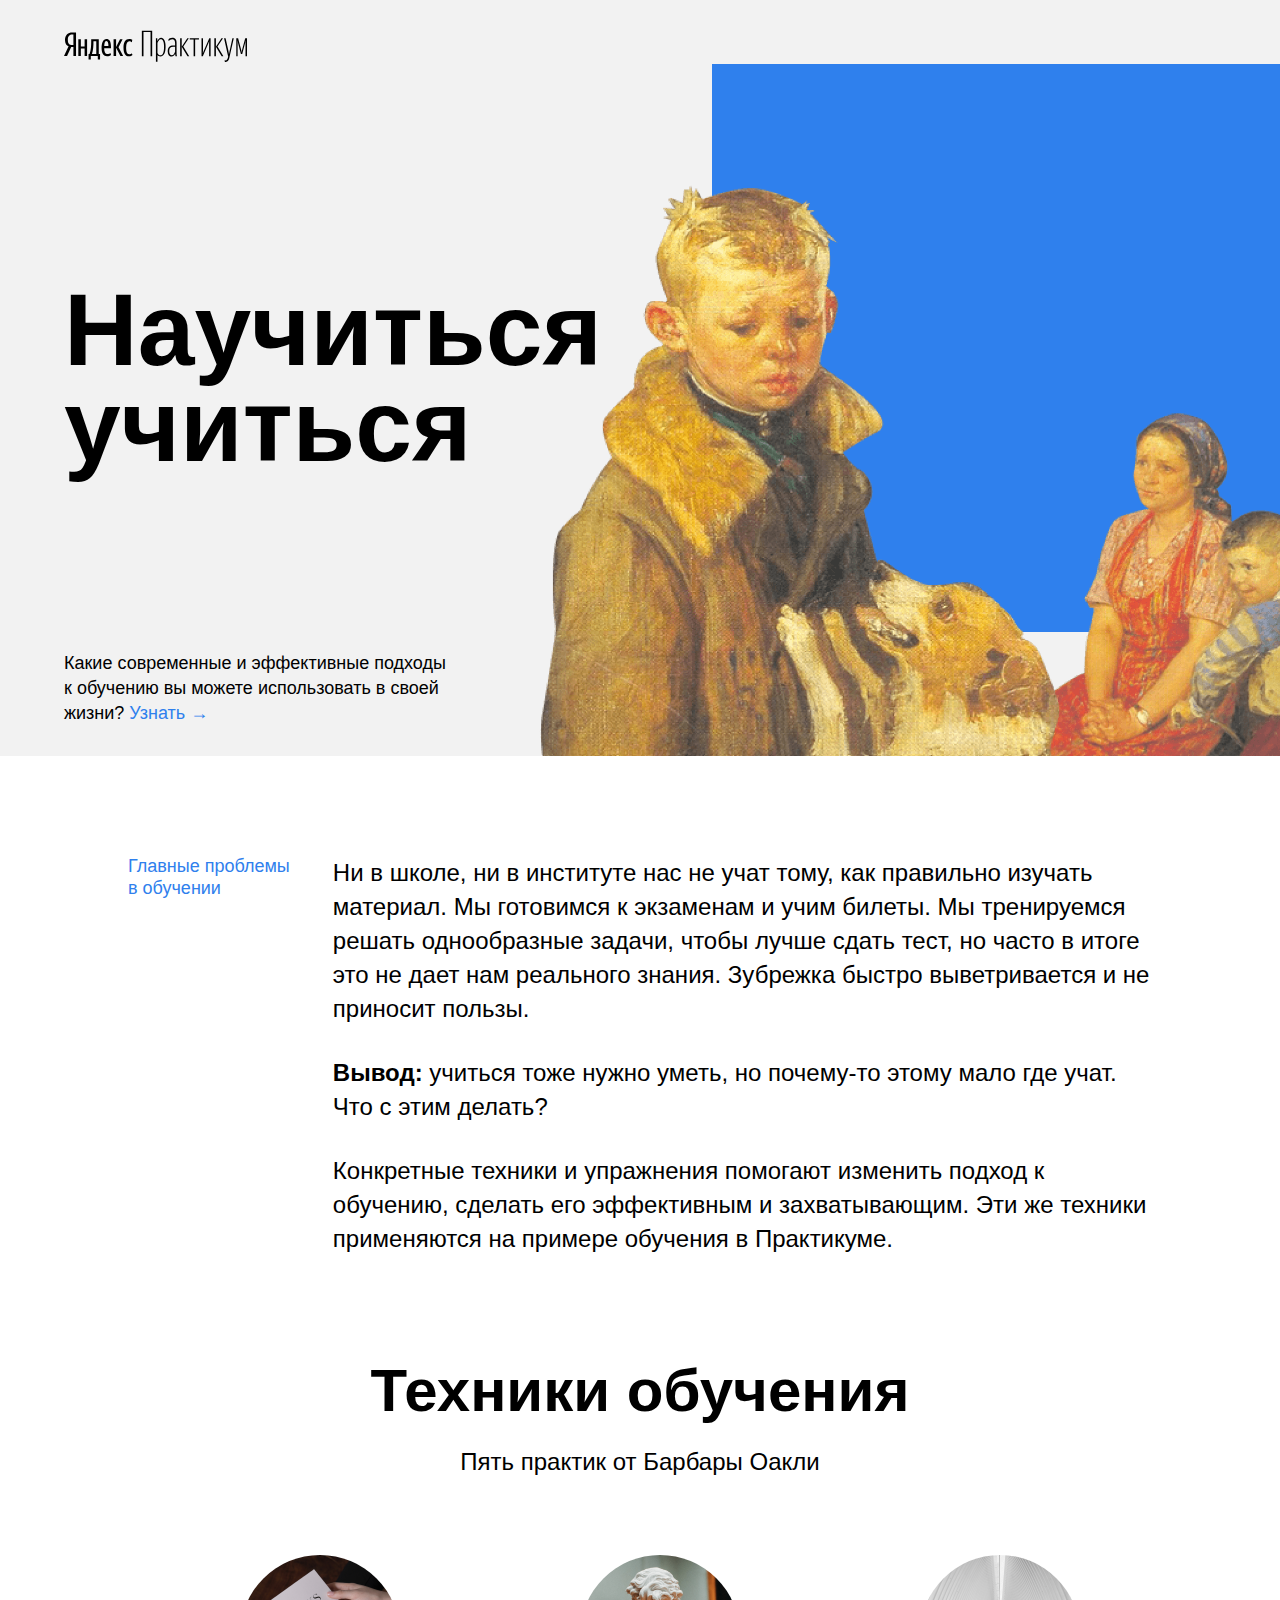
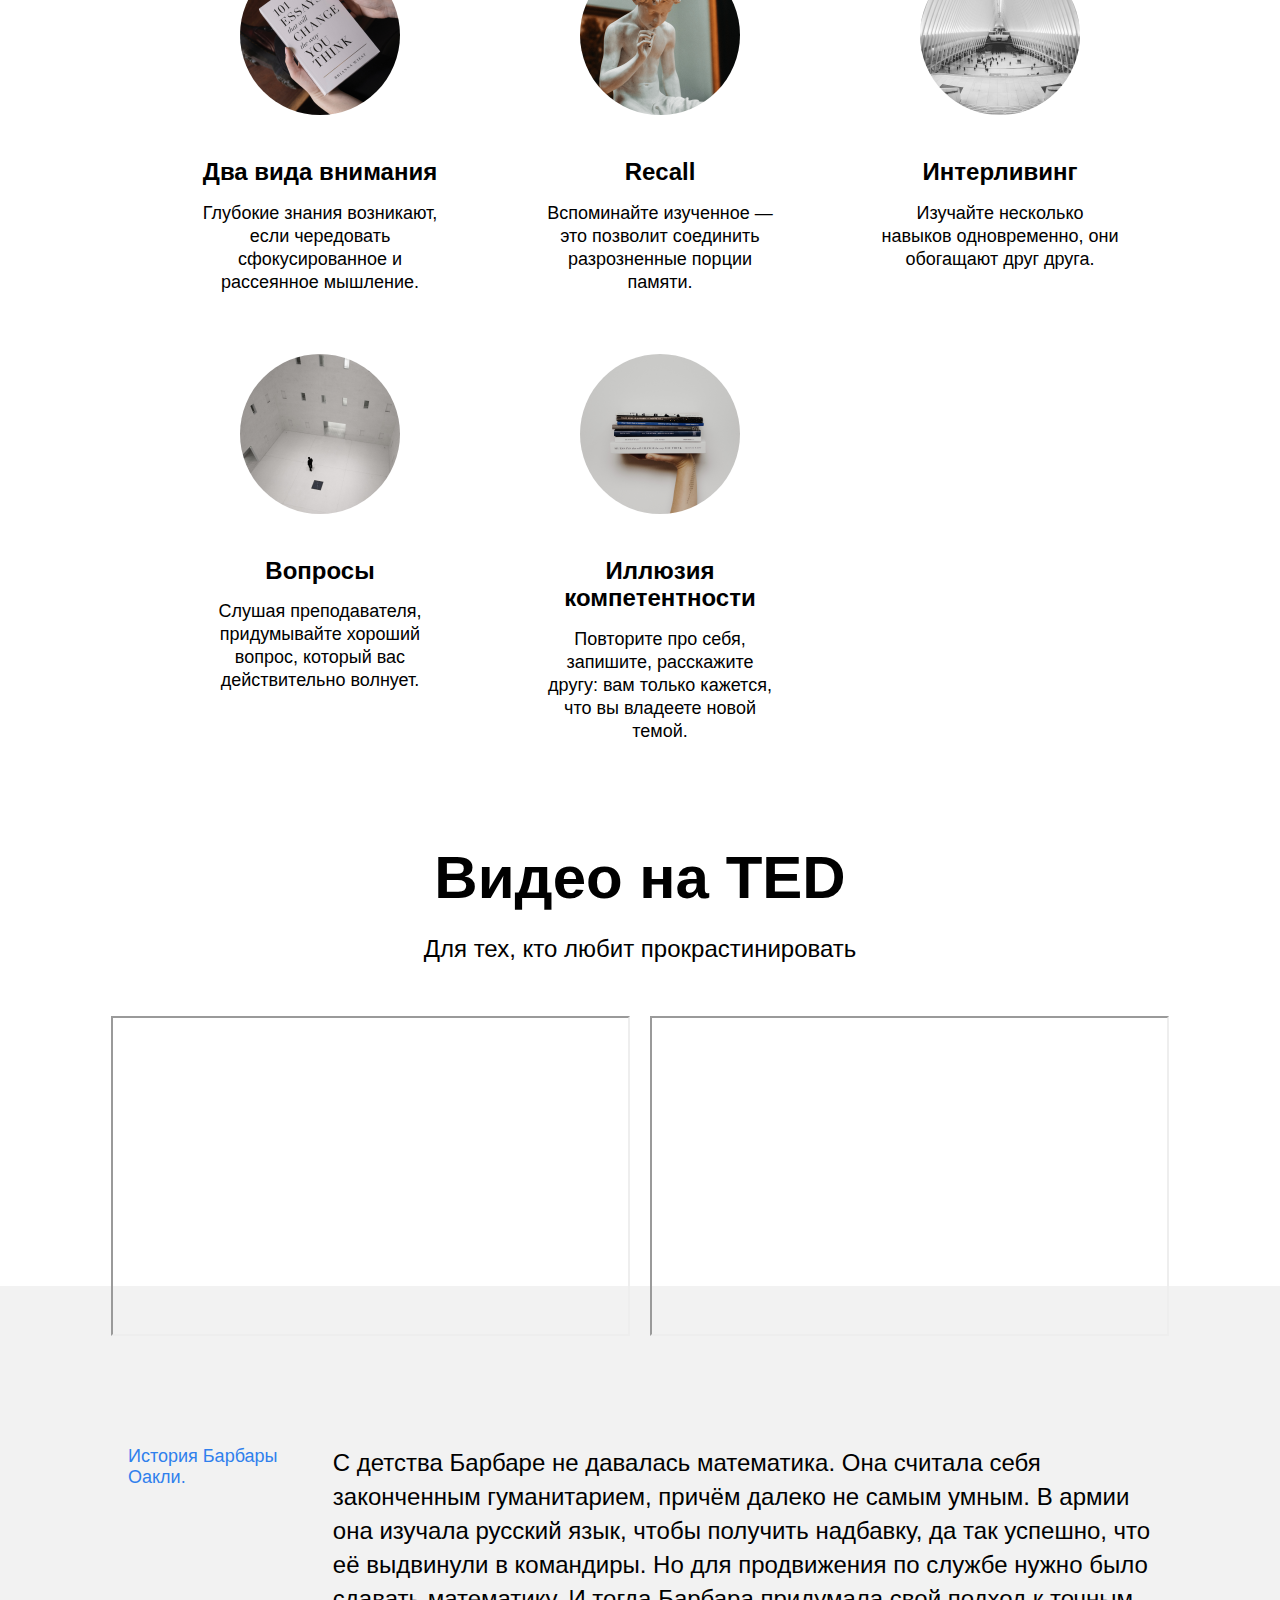
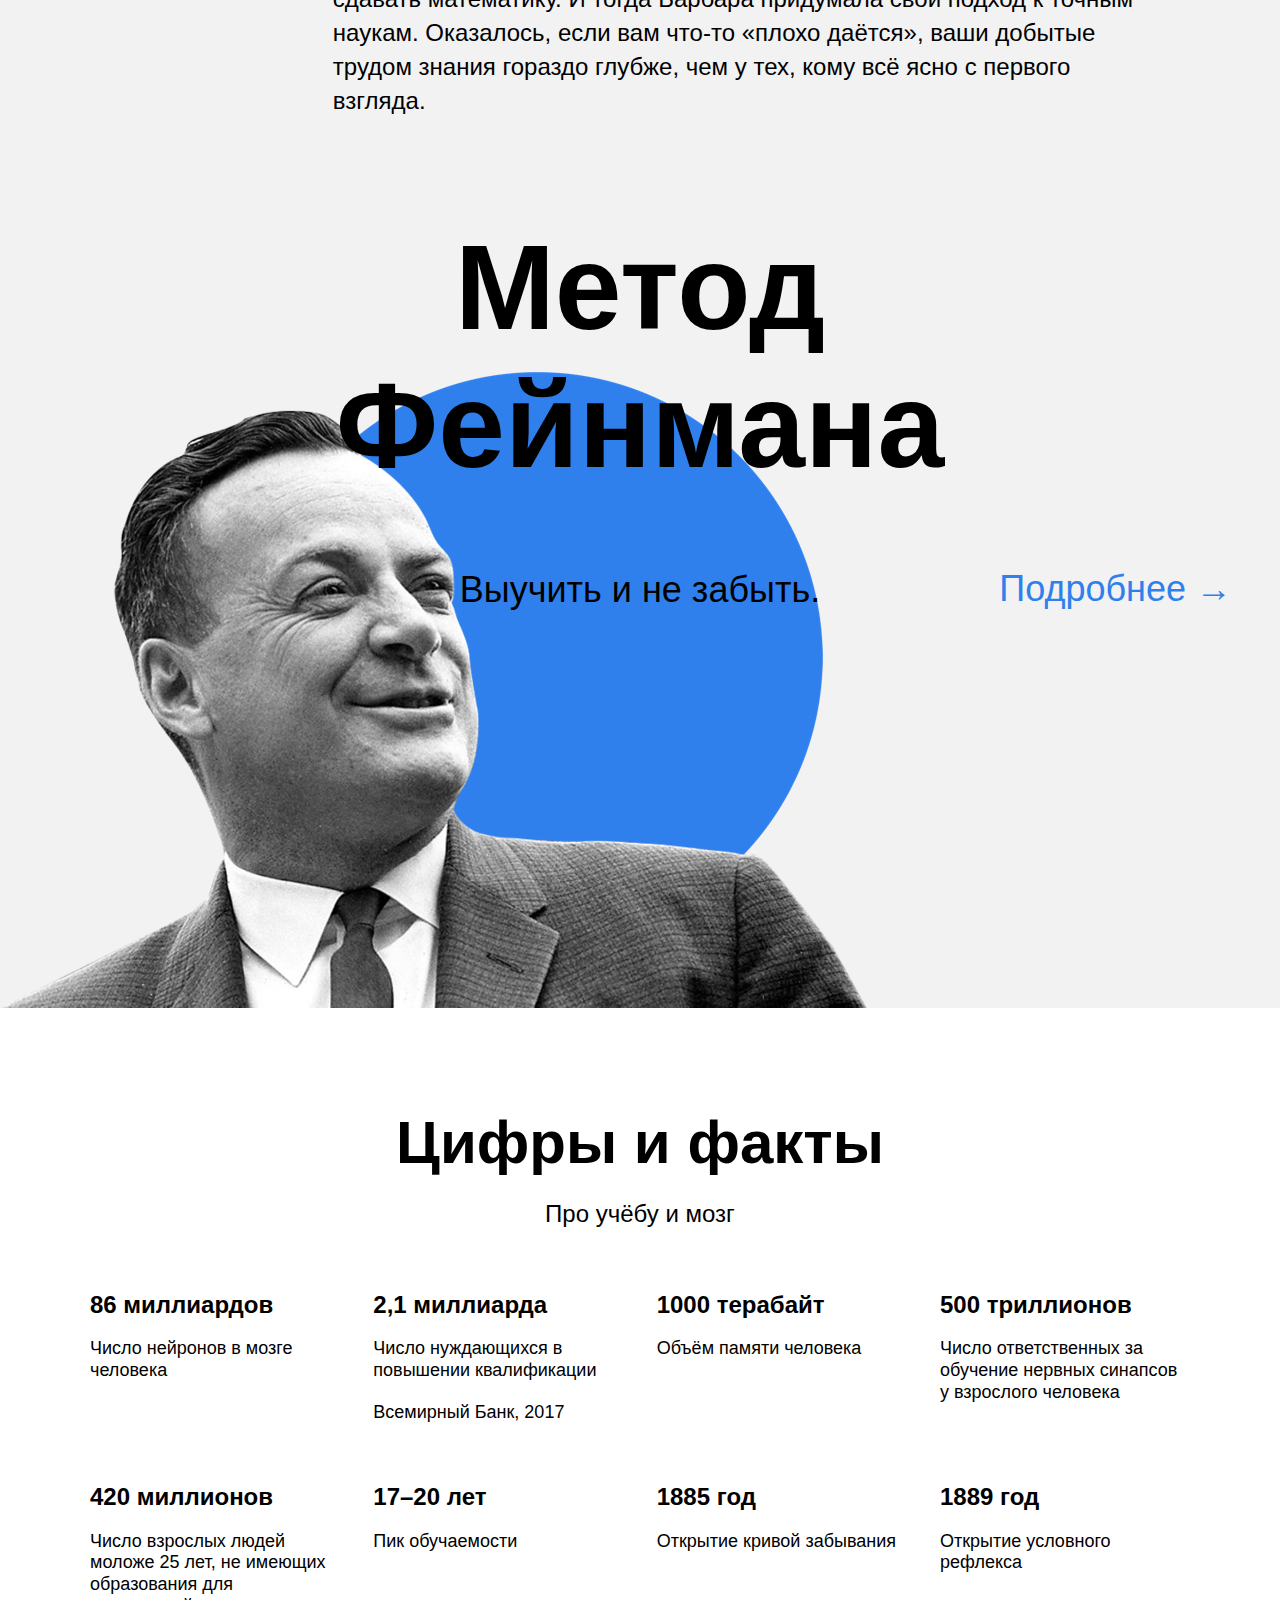
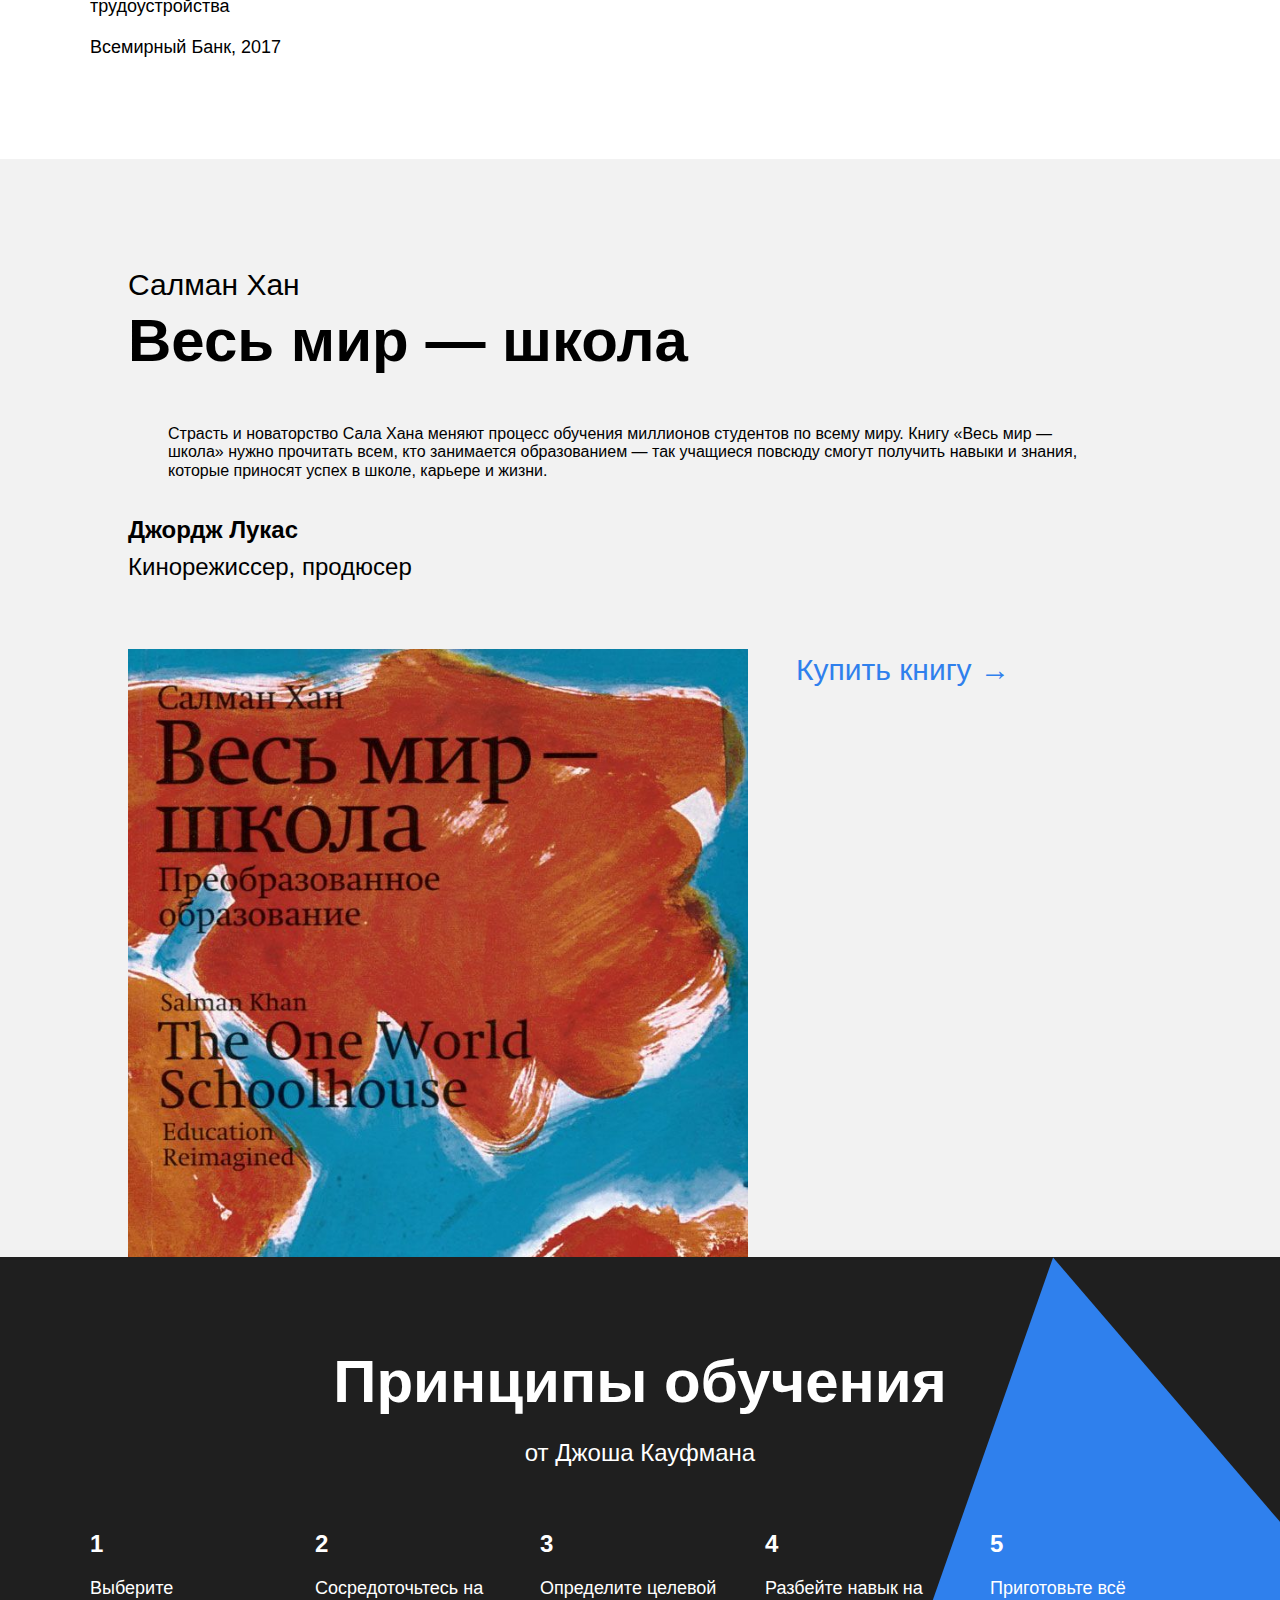
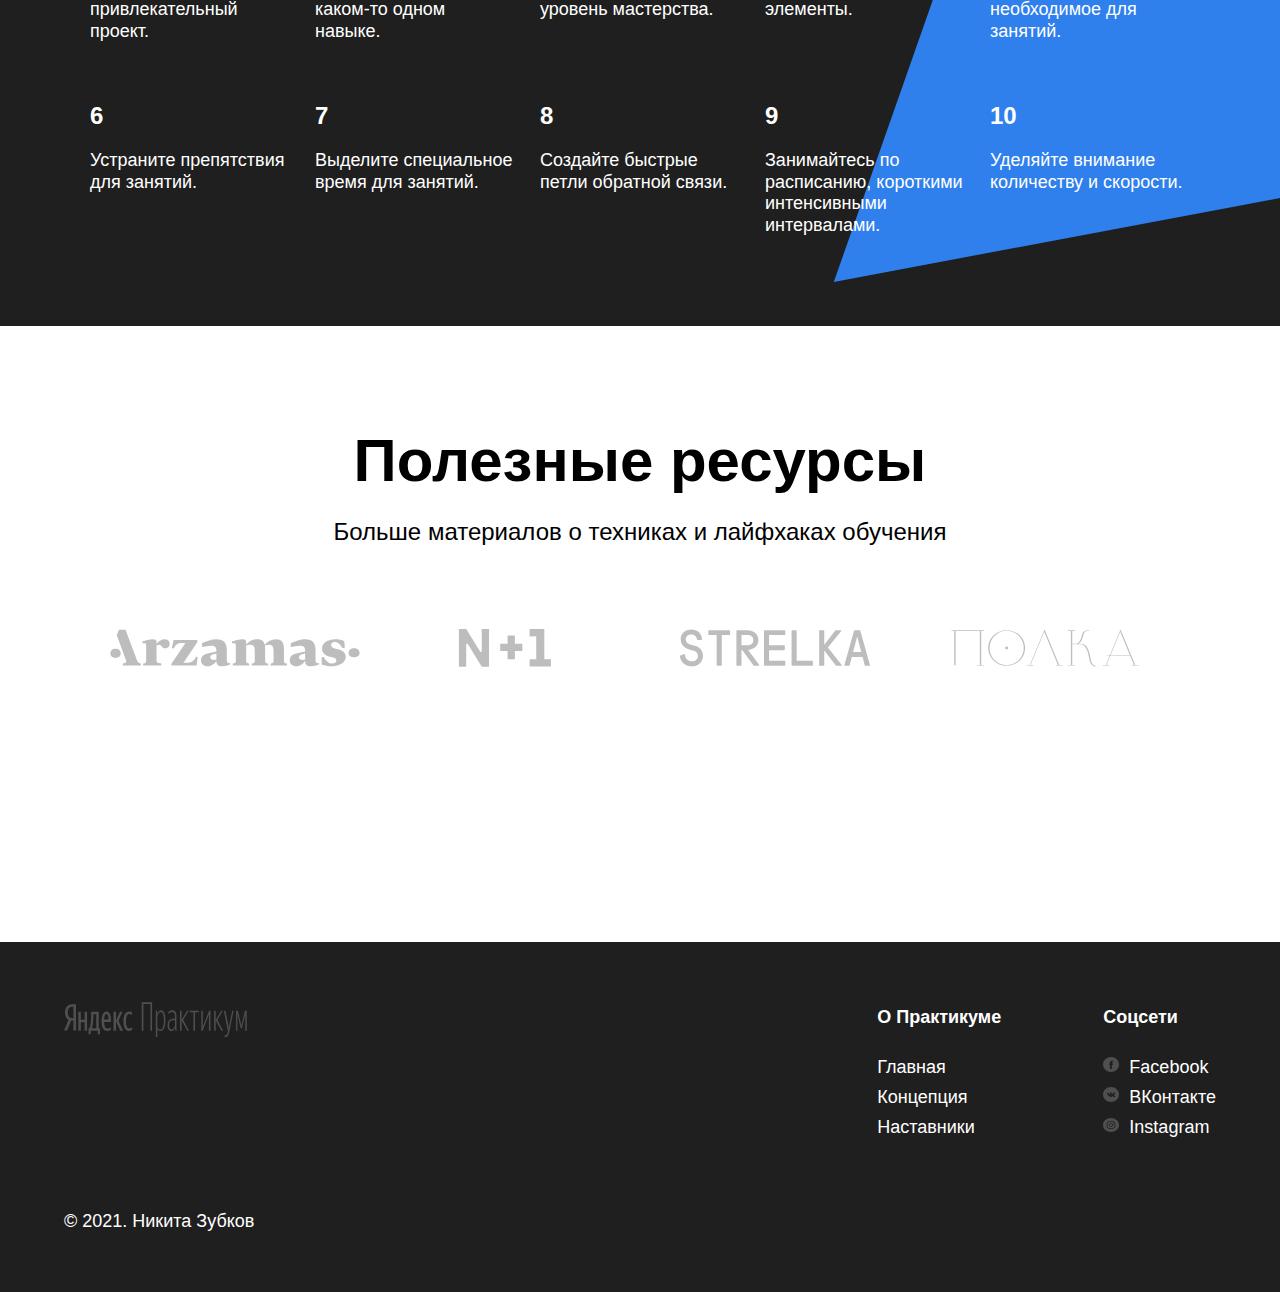
==== how-to-learn/index.html @ de330b20 "Add files via upload" ====
<!DOCTYPE html>
<html lang="ru">

<head>
  <meta charset="UTF-8">
  <meta name="viewport" content="width=device-width, initial-scale=1.0">
  <title>Научиться учиться</title>
  <link rel="stylesheet" href="pages/index.css">
</head>

<body>
  <div class="page">

    <!-- Шапка сайта - Блок header -->
    <header class="header">
      <div class="logo logo_place_header"></div>
      <h1 class="header__title">Научиться учиться</h1>
      <p class="header__subtitle">Какие современные и эффективные подходы к обучению вы можете использовать в своей
        жизни? <a href="#" class="header__link hover-link">Узнать &rarr;</a></p>
      <div class="header__square-pic rotation"></div>
      <img class="header__main-illustration" src="images/header-image.png" alt="картина опять двойка">
    </header>
    <!-- / Шапка сайта - Блок header -->

    <!-- Основное содержимое страницы - Блок content -->
    <main class="content">

      <!-- Секция 1 - Блок description -->
      <section class="description">
        <div class="two-columns">
          <h2 class="two-columns__brief">Главные проблемы в обучении</h2>
          <div class="two-columns__main-text">
            <p class="two-columns__paragraph">Ни в школе, ни в институте нас не учат тому, как правильно изучать
              материал. Мы готовимся к экзаменам и учим билеты. Мы тренируемся решать однообразные задачи, чтобы лучше
              сдать тест, но часто в итоге это не дает нам реального знания. Зубрежка быстро выветривается и не приносит
              пользы.</p>
            <p class="two-columns__paragraph"><span class="two-columns__span-accent">Вывод:</span> учиться тоже нужно
              уметь, но почему-то этому мало где учат. Что с этим делать?</p>
            <p class="two-columns__paragraph">Конкретные техники и упражнения помогают изменить подход к обучению,
              сделать его эффективным и захватывающим. Эти же техники применяются на примере обучения в Практикуме.</p>
          </div>
        </div>
      </section>
      <!-- / Секция 1 - Блок description -->

      <!-- / Секция 2 - Блок techniques -->
      <section class="techniques">
        <h2 class="section-title">Техники обучения</h2>
        <p class="section-subtitle">Пять практик от Барбары Оакли</p>
        <ul class="cards">
          <li class="cards__item">
            <img src="images/cards-attention.png" class="cards__image" alt="Техника - Два вида внимания">
            <h3 class="cards__title">Два вида внимания</h3>
            <p class="cards__description">Глубокие знания возникают, если чередовать сфокусированное и рассеянное
              мышление.</p>
          </li>
          <li class="cards__item">
            <img src="images/cards-recall.png" class="cards__image" alt="Техника - Recall">
            <h3 class="cards__title">Recall</h3>
            <p class="cards__description">Вспоминайте изученное — это позволит соединить разрозненные порции памяти.</p>
          </li>
          <li class="cards__item">
            <img src="images/cards-interliving.png" class="cards__image" alt="Техника - Интерливинг">
            <h3 class="cards__title">Интерливинг</h3>
            <p class="cards__description">Изучайте несколько навыков одновременно, они обогащают друг друга.</p>
          </li>
          <li class="cards__item">
            <img src="images/cards-question.png" class="cards__image" alt="Техника - Вопросы">
            <h3 class="cards__title">Вопросы</h3>
            <p class="cards__description">Слушая преподавателя, придумывайте хороший вопрос, который вас действительно
              волнует.</p>
          </li>
          <li class="cards__item">
            <img src="images/cards-competence.png" class="cards__image" alt="Техника - Иллюзия компетенции">
            <h3 class="cards__title">Иллюзия компетентности</h3>
            <p class="cards__description">Повторите про себя, запишите, расскажите другу: вам только кажется, что вы
              владеете новой темой.</p>
          </li>
        </ul>
      </section>
      <!-- / Секция 2 - Блок techniques -->

      <!-- / Секция 3 - Блок video -->
      <section class="video">
        <h2 class="section-title">Видео нa TED</h2>
        <p class="section-subtitle">Для тех, кто любит прокрастинировать</p>
        <div class="video__iframes">
          <iframe class="video__iframe" src="https://www.youtube.com/embed/5MgBikgcWnY" allowfullscreen></iframe>
          <iframe class="video__iframe" src="https://www.youtube.com/embed/arj7oStGLkU" allowfullscreen></iframe>
        </div>
      </section>
      <!-- / Секция 3 - Блок video -->

      <!-- / Секция 4 - Блок oakley -->
      <section class="oakley">
        <div class="two-columns">
          <h2 class="two-columns__brief">История Барбары Оакли.</h2>
          <div class="two-columns__main-text">
            <p class="two-columns__paragraph">С детства Барбаре не давалась математика. Она считала себя
              законченным гуманитарием, причём далеко не самым умным. В армии она изучала русский язык,
              чтобы получить надбавку, да так успешно, что её выдвинули в командиры. Но для продвижения по
              службе нужно было сдавать математику. И тогда Барбара придумала свой подход к точным наукам.
              Оказалось, если вам что-то «плохо даётся», ваши добытые трудом знания гораздо глубже, чем у
              тех, кому всё ясно с первого взгляда.</p>
          </div>
        </div>
      </section>
      <!-- / Секция 4 - Блок oakley -->

      <!-- Секция 5 - Блок feynman -->
      <section class="feynman">
        <h2 class="feynman__title">Метод Фейнмана</h2>
        <p class="feynman__subtitle">Выучить и не забыть.</p>
        <a href="#" target="_blank" class="feynman__link hover-link">Подробнее &rarr;</a>
      </section>
      <!-- / Секция 5 - Блок feynman -->

      <!-- Секция 6 - Блок digits -->
      <section class="digits">
        <h2 class="section-title">Цифры и факты</h2>
        <p class="section-subtitle">Про учёбу и мозг</p>
        <div class="table">
          <div class="table__cell">
            <h3 class="table__heading">86 миллиардов</h3>
            <p class="table__text">Число нейронов в мозге человека</p>
          </div>
          <div class="table__cell">
            <h3 class="table__heading">2,1 миллиарда</h3>
            <p class="table__text">Число нуждающихся в повышении квалификации</p>
            <p class="table__text">Всемирный Банк, 2017</p>
          </div>
          <div class="table__cell">
            <h3 class="table__heading">1000 терабайт</h3>
            <p class="table__text">Объём памяти человека</p>
          </div>
          <div class="table__cell">
            <h3 class="table__heading">500 триллионов</h3>
            <p class="table__text">Число ответственных за обучение нервных синапсов у взрослого человека</p>
          </div>
          <div class="table__cell">
            <h3 class="table__heading">420 миллионов</h3>
            <p class="table__text">Число взрослых людей моложе 25 лет, не имеющих образования для трудоустройства</p>
            <p class="table__text">Всемирный Банк, 2017</p>
          </div>
          <div class="table__cell">
            <h3 class="table__heading">17–20 лет</h3>
            <p class="table__text">Пик обучаемости</p>
          </div>
          <div class="table__cell">
            <h3 class="table__heading">1885 год</h3>
            <p class="table__text">Открытие кривой забывания</p>
          </div>
          <div class="table__cell">
            <h3 class="table__heading">1889 год</h3>
            <p class="table__text">Открытие условного рефлекса</p>
          </div>
        </div>
      </section>
      <!-- / Секция 6 - Блок digits -->

      <!-- Секция 7 - Блок khan -->
      <section class="khan">
        <div class="khan__container">
          <p class="khan__author">Салман Хан</p>
          <h2 class="khan__title">Весь мир — школа</h2>
          <p class="khan__quote"><blockquote>Страсть и новаторство Сала Хана меняют процесс обучения миллионов студентов
              по всему миру. Книгу «Весь мир — школа» нужно прочитать всем, кто занимается образованием — так
              учащиеся повсюду смогут получить навыки и знания, которые приносят успех в школе, карьере и жизни.</blockquote></p>
          <p class="khan__quote-author">Джордж Лукас</p>
          <p class="khan__quote-author-subline">Кинорежиссер, продюсер</p>
          <div class="khan__book-container">
            <img src="./images/khan-book.jpg" alt="Книга - Весь мир — школа" class="khan__book-pic">
            <a href="#" target="_blank" class="khan__buy-link hover-link">Купить книгу &rarr;</a>
          </div>
        </div>
      </section>
      <!-- / Секция 7 - Блок khan -->

      <!-- Секция 8 - Блок kaufman -->
      <section class="kaufman">
        <h2 class="section-title section-title_theme_dark">Принципы обучения</h2>
        <p class="section-subtitle section-subtitle_theme_dark">от Джоша Кауфмана</p>
        <div class="table table_theme_dark">
          <div class="table__cell table__cell_theme_dark">
            <h3 class="table__heading table__heading_theme_dark">1</h3>
            <p class="table__text table__text_theme_dark">Выберите привлекательный проект.</p>
          </div>
          <div class="table__cell table__cell_theme_dark">
            <h3 class="table__heading table__heading_theme_dark">2</h3>
            <p class="table__text table__text_theme_dark">Сосредоточьтесь на каком-то одном навыке.</p>
          </div>
          <div class="table__cell table__cell_theme_dark">
            <h3 class="table__heading table__heading_theme_dark">3</h3>
            <p class="table__text table__text_theme_dark">Определите целевой уровень мастерства.</p>
          </div>
          <div class="table__cell table__cell_theme_dark">
            <h3 class="table__heading table__heading_theme_dark">4</h3>
            <p class="table__text table__text_theme_dark">Разбейте навык на элементы.</p>
          </div>
          <div class="table__cell table__cell_theme_dark">
            <h3 class="table__heading table__heading_theme_dark">5</h3>
            <p class="table__text table__text_theme_dark">Приготовьте всё необходимое для занятий.</p>
          </div>
          <div class="table__cell table__cell_theme_dark">
            <h3 class="table__heading table__heading_theme_dark">6</h3>
            <p class="table__text table__text_theme_dark">Устраните препятствия для занятий.</p>
          </div>
          <div class="table__cell table__cell_theme_dark">
            <h3 class="table__heading table__heading_theme_dark">7</h3>
            <p class="table__text table__text_theme_dark">Выделите специальное время для занятий.</p>
          </div>
          <div class="table__cell table__cell_theme_dark">
            <h3 class="table__heading table__heading_theme_dark">8</h3>
            <p class="table__text table__text_theme_dark">Создайте быстрые петли обратной связи.</p>
          </div>
          <div class="table__cell table__cell_theme_dark">
            <h3 class="table__heading table__heading_theme_dark">9</h3>
            <p class="table__text table__text_theme_dark">Занимайтесь по расписанию, короткими интенсивными
              интервалами.</p>
          </div>
          <div class="table__cell table__cell_theme_dark">
            <h3 class="table__heading table__heading_theme_dark">10</h3>
            <p class="table__text table__text_theme_dark">Уделяйте внимание количеству и скорости.</p>
          </div>
        </div>
        <div class="kaufman__triangle rotation"></div>
      </section>
      <!-- / Секция 8 - Блок kaufman -->

      <!-- Секция 9 - Блок resources -->
      <section class="resources">
        <h2 class="section-title">Полезные ресурсы</h2>
        <p class="section-subtitle">Больше материалов о техниках и лайфхаках обучения</p>
        <div class="resources__logo-zone">
          <a href="#" target="_blank" class="hover-link">
            <img src="./images/resources-arzamas.svg" alt="Книга - Весь мир — школа" class="resources__logo">
          </a>
          <a href="#" target="_blank" class="hover-link">
            <img src="./images/resources-n1.svg" alt="Книга - Весь мир — школа" class="resources__logo">
          </a>
          <a href="#" target="_blank" class="hover-link">
            <img src="./images/resources-strelka.svg" alt="Книга - Весь мир — школа" class="resources__logo">
          </a>
          <a href="#" target="_blank" class="hover-link">
            <img src="./images/resources-polka.svg" alt="Книга - Весь мир — школа" class="resources__logo">
          </a>
        </div>
      </section>
      <!-- / Секция 9 - Блок resources -->

    </main>
    <!-- / Основное содержимое страницы - Блок content -->

    <!-- Подвал сайта - Блок footer -->
    <footer class="footer">
      <div class="footer__columns">
        <div class="footer__column footer__column_content_copyright">
          <div class="logo logo_place_footer"></div>
          <p class="footer__author">&copy; 2021. Никита Зубков </p>
        </div>
        <nav class="footer__column footer__column_content_info">
          <h3 class="footer__column-heading">О Практикуме</h3>
          <ul class="footer__column-links">
            <li>
              <a href="#" target="_blank" class="footer__column-link hover-link">Главная</a>
            </li>
            <li>
              <a href="#" target="_blank" class="footer__column-link hover-link">Концепция</a>
            </li>
            <li>
              <a href="#" target="_blank" class="footer__column-link hover-link">Наставники</a>
            </li>
          </ul>
        </nav>
        <nav class="footer__column footer__column_content_social">
          <h3 class="footer__column-heading">Соцсети</h3>
          <ul class="footer__column-links">
            <li>
              <a href="#" target="_blank" class="footer__column-link hover-link"><img
                  src="images/facebook_color_white.svg" alt="Иконка Facebook" class="footer__social-icon">Facebook</a>
            </li>
            <li>
              <a href="#" target="_blank" class="footer__column-link hover-link"><img src="images/vk_color_white.svg"
                  alt="Иконка ВКонтакте" class="footer__social-icon">ВКонтакте</a>
            </li>
            <li>
              <a href="#" target="_blank" class="footer__column-link hover-link"><img
                  src="images/instagram_color_white.svg" alt="Иконка Instagram"
                  class="footer__social-icon">Instagram</a>
            </li>
          </ul>
        </nav>
      </div>
    </footer>
    <!-- / Подвал сайта - Блок footer -->
  </div>
</body>

</html>
---- how-to-learn/pages/index.css ----
@import url(../vendor/normalize.css);
@import url(../blocks/page/page.css);
@import url(../blocks/header/header.css);
@import url(../blocks/logo/logo.css);
@import url(../blocks/logo/_place/logo_place_header.css);
@import url(../blocks/header/__title/header__title.css);
@import url(../blocks/header/__subtitle/header__subtitle.css);
@import url(../blocks/header/__link/header__link.css);
@import url(../blocks/hover-link/hover-link.css);
@import url(../blocks/header/__square-pic/header__square-pic.css );
@import url(../blocks/rotation/rotation.css);
@import url(../blocks/header/__main-illustration/header__main-illustration.css);
@import url(../blocks/description/description.css);
@import url(../blocks/two-columns/two-columns.css);
@import url(../blocks/two-columns/__brief/two-columns__brief.css);
@import url(../blocks/two-columns/__main-text/two-columns__main-text.css);
@import url(../blocks/two-columns/__paragraph/two-columns__paragraph.css);
@import url(../blocks/two-columns/__span-accent/two-columns__span-accent.css);
@import url(../blocks/techniques/techniques.css);
@import url(../blocks/section-title/section-title.css);
@import url(../blocks/section-subtitle/section-subtitle.css);
@import url(../blocks/cards/cards.css);
@import url(../blocks/cards/__item/cards__item.css);
@import url(../blocks/cards/__image/cards__image.css);
@import url(../blocks/cards/__title/cards__title.css);
@import url(../blocks/cards/__description/cards__description.css);
@import url(../blocks/video/video.css);
@import url(../blocks/video/__iframes/video__iframes.css);
@import url(../blocks/video/__iframe/video__iframe.css);
@import url(../blocks/oakley/oakley.css);
@import url(../blocks/feynman/feynman.css);
@import url(../blocks/feynman/__title/feynman__title.css);
@import url(../blocks/feynman/__subtitle/feynman__subtitle.css);
@import url(../blocks/feynman/__link/feynman__link.css);
@import url(../blocks/digits/digits.css);
@import url(../blocks/table/table.css);
@import url(../blocks/table/__cell/table__cell.css);
@import url(../blocks/table/__heading/table__heading.css);
@import url(../blocks/table/__text/table__text.css);
@import url(../blocks/khan/khan.css);
@import url(../blocks/khan/__container/khan__container.css);
@import url(../blocks/khan/__author/khan__author.css);
@import url(../blocks/khan/__title/khan__title.css);
@import url(../blocks/khan/__quote/khan__quote.css);
@import url(../blocks/khan/__quote-author/khan__quote-author.css);
@import url(../blocks/khan/__quote-author-subline/khan__quote-author-subline.css);
@import url(../blocks/khan/__book-container/khan__book-container.css);
@import url(../blocks/khan/__book-pic/khan__book-pic.css);
@import url(../blocks/khan/__buy-link/khan__buy-link.css);
@import url(../blocks/kaufman/kaufman.css);
@import url(../blocks/section-title/_theme/section-title_theme_dark.css);
@import url(../blocks/section-subtitle/_theme/section-subtitle_theme_dark.css);
@import url(../blocks/table/_theme/table_theme_dark.css);
@import url(../blocks/table/__cell/_theme/table__cell_theme_dark.css);
@import url(../blocks/kaufman/__triangle/kaufman__triangle.css);
@import url(../blocks/resources/resources.css);
@import url(../blocks/resources/__logo-zone/resources__logo-zone.css);
@import url(../blocks/resources/__logo/resources__logo.css);
@import url(../blocks/footer/footer.css);
@import url(../blocks/footer/__columns/footer__columns.css);
@import url(../blocks/footer/__column/_content/footer__column_content_copyright.css);
@import url(../blocks/logo/_place/logo_place_footer.css);
@import url(../blocks/footer/__author/footer__author.css);
@import url(../blocks/footer/__column-heading/footer__column-heading.css);
@import url(../blocks/footer/__column-links/footer__column-links.css);
@import url(../blocks/footer/__column-link/footer__column-link.css);
@import url(../blocks/footer/__social-icon/footer__social-icon.css);
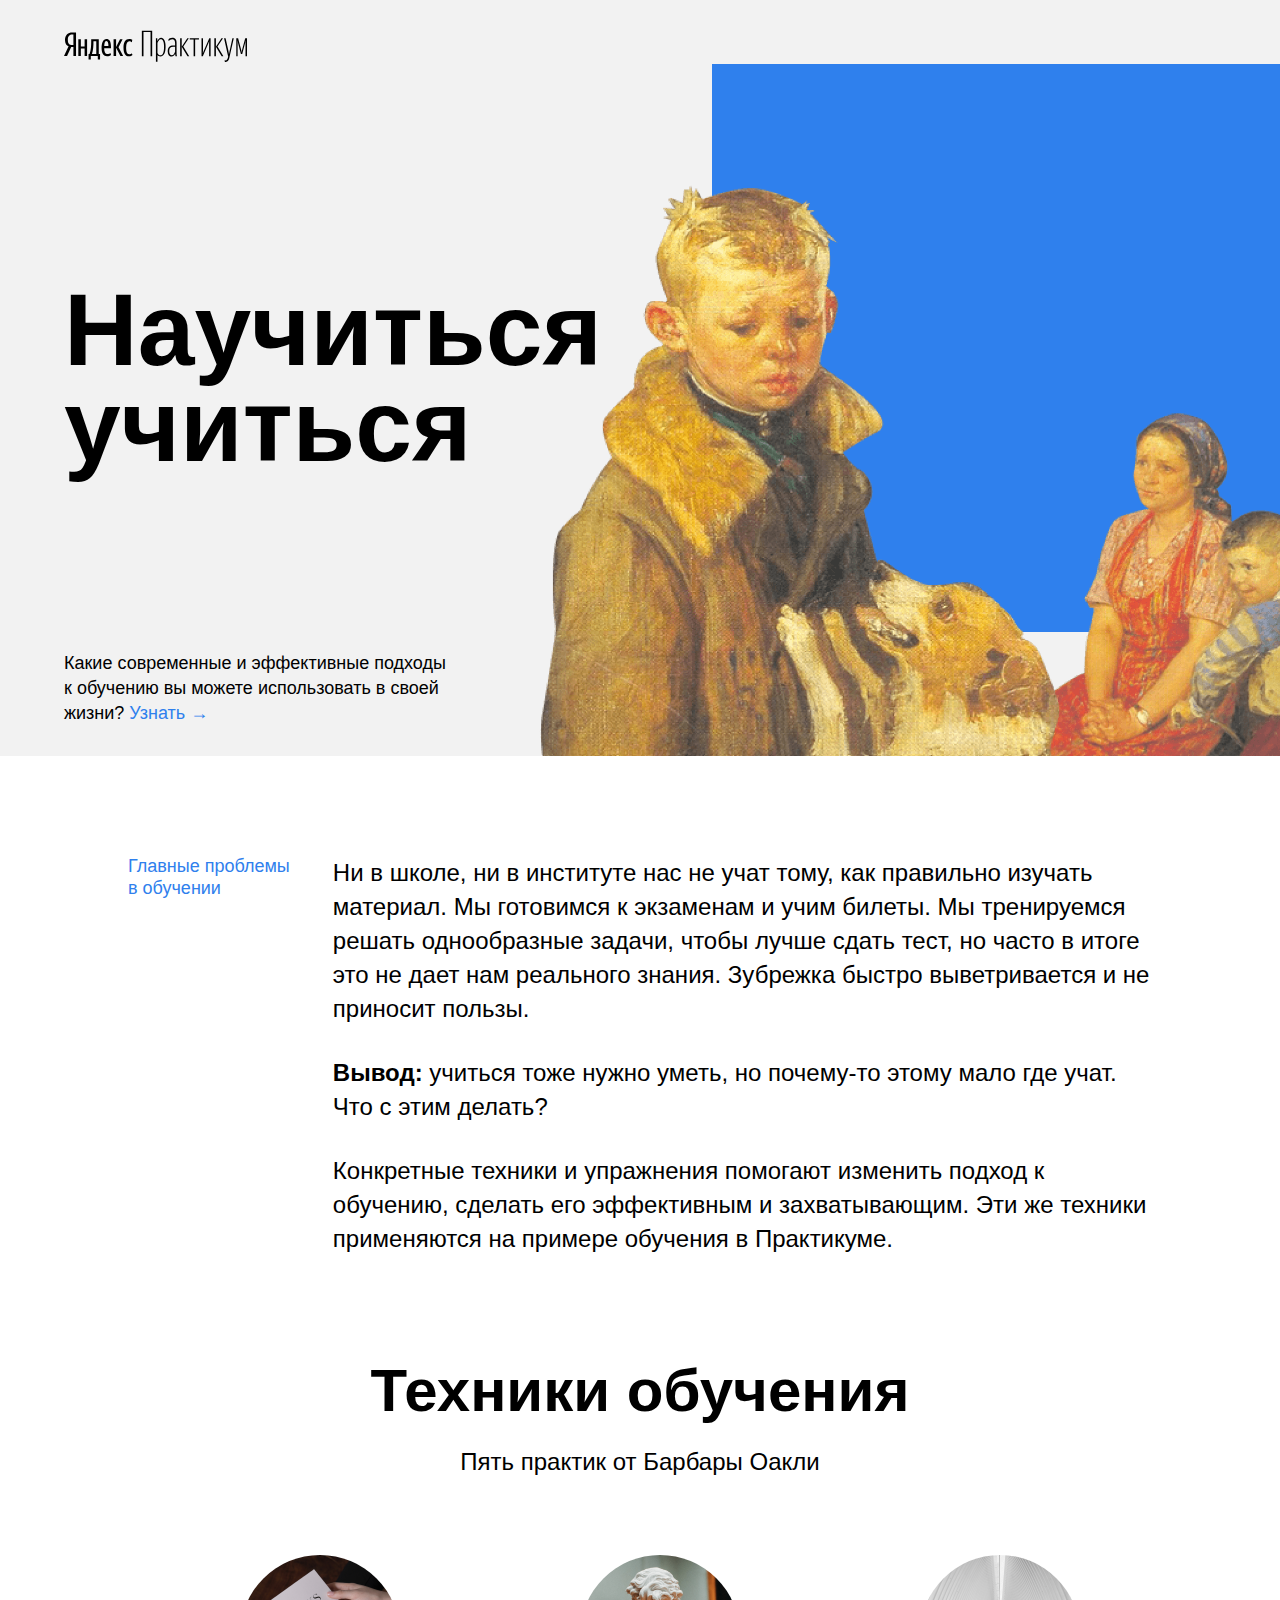
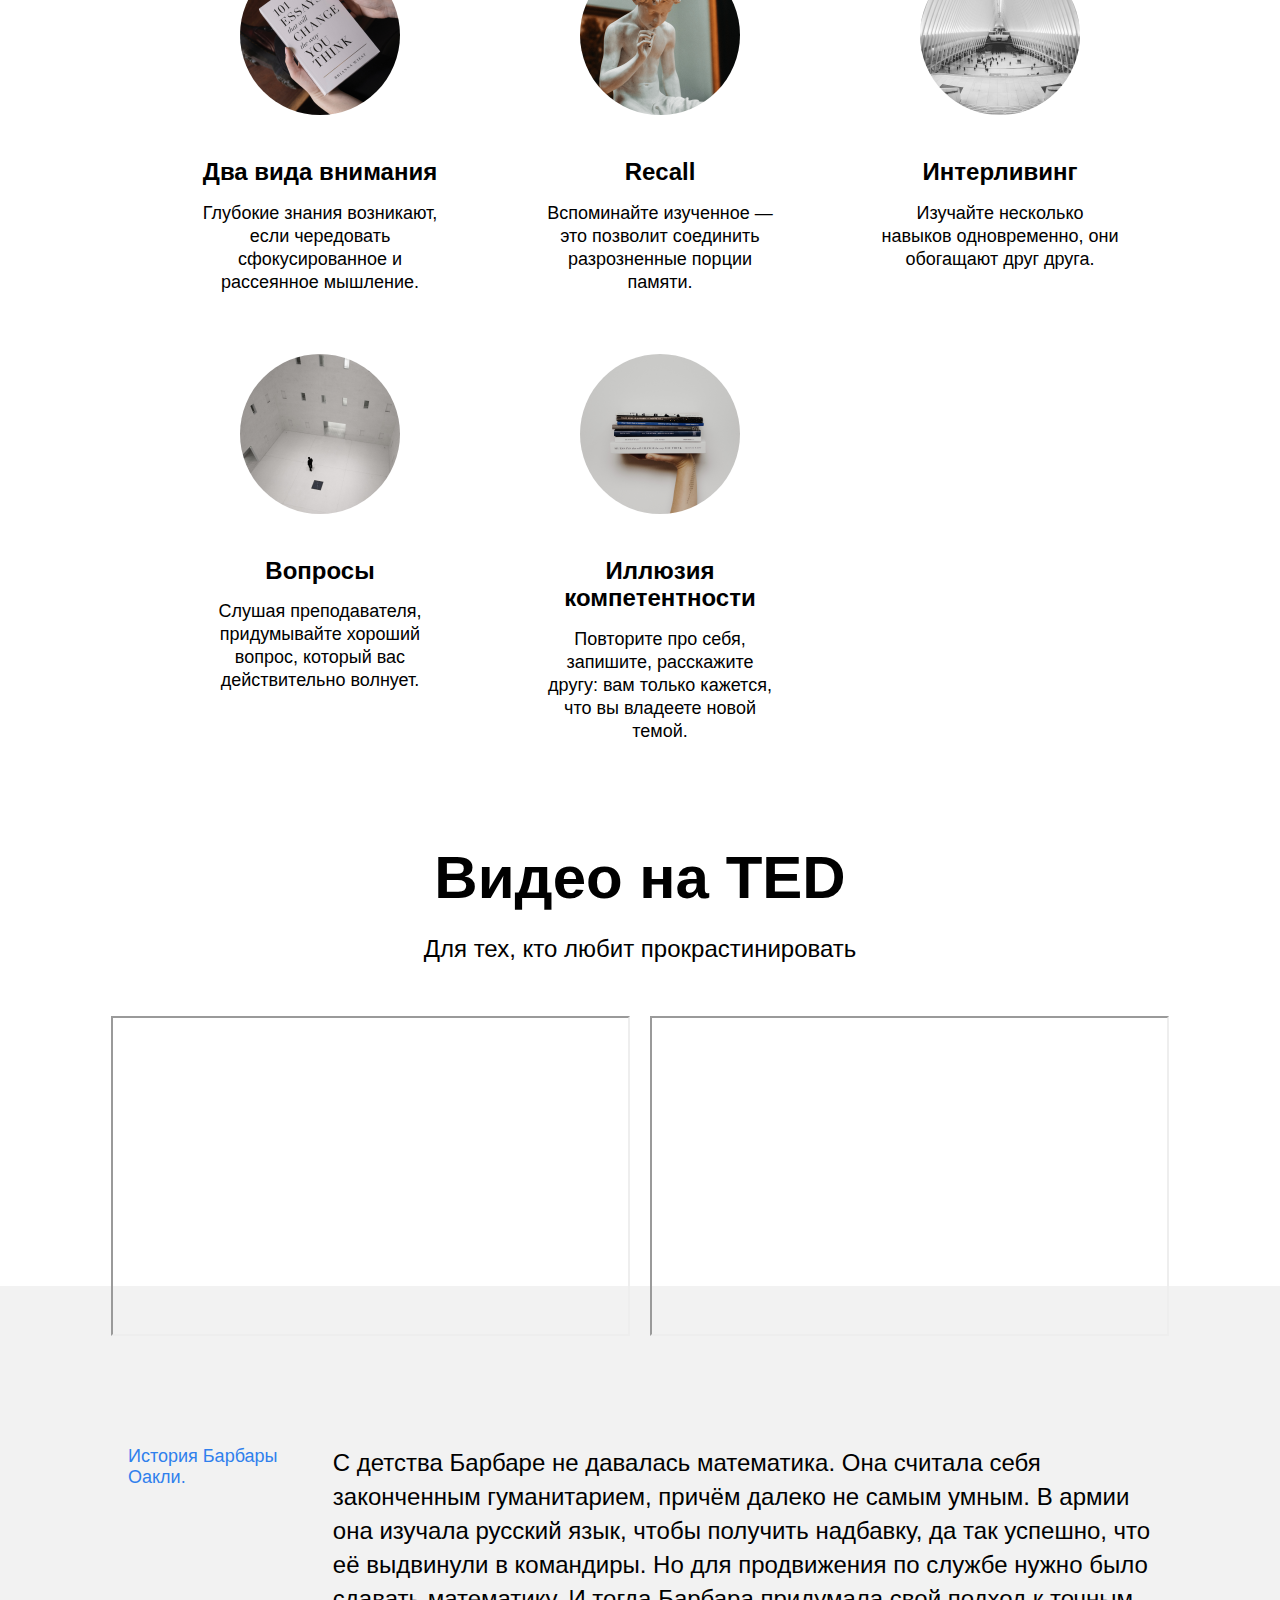
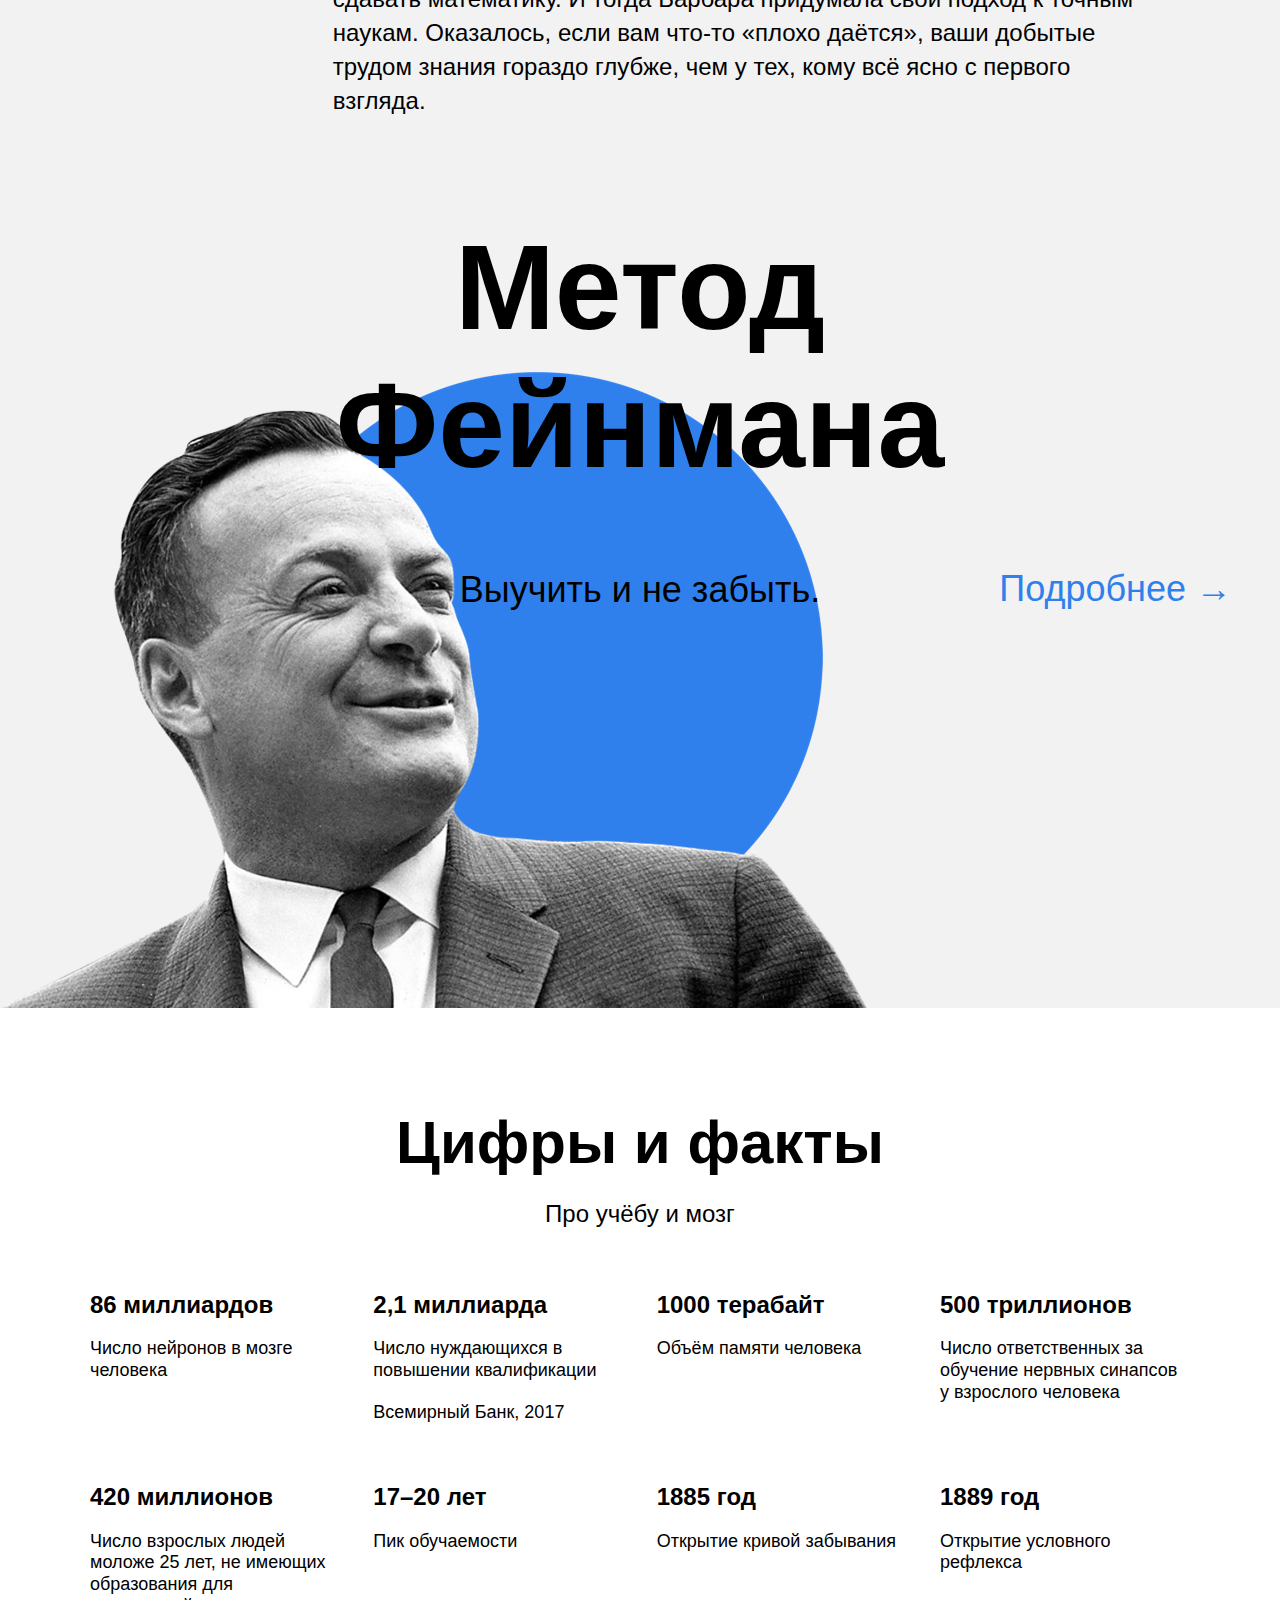
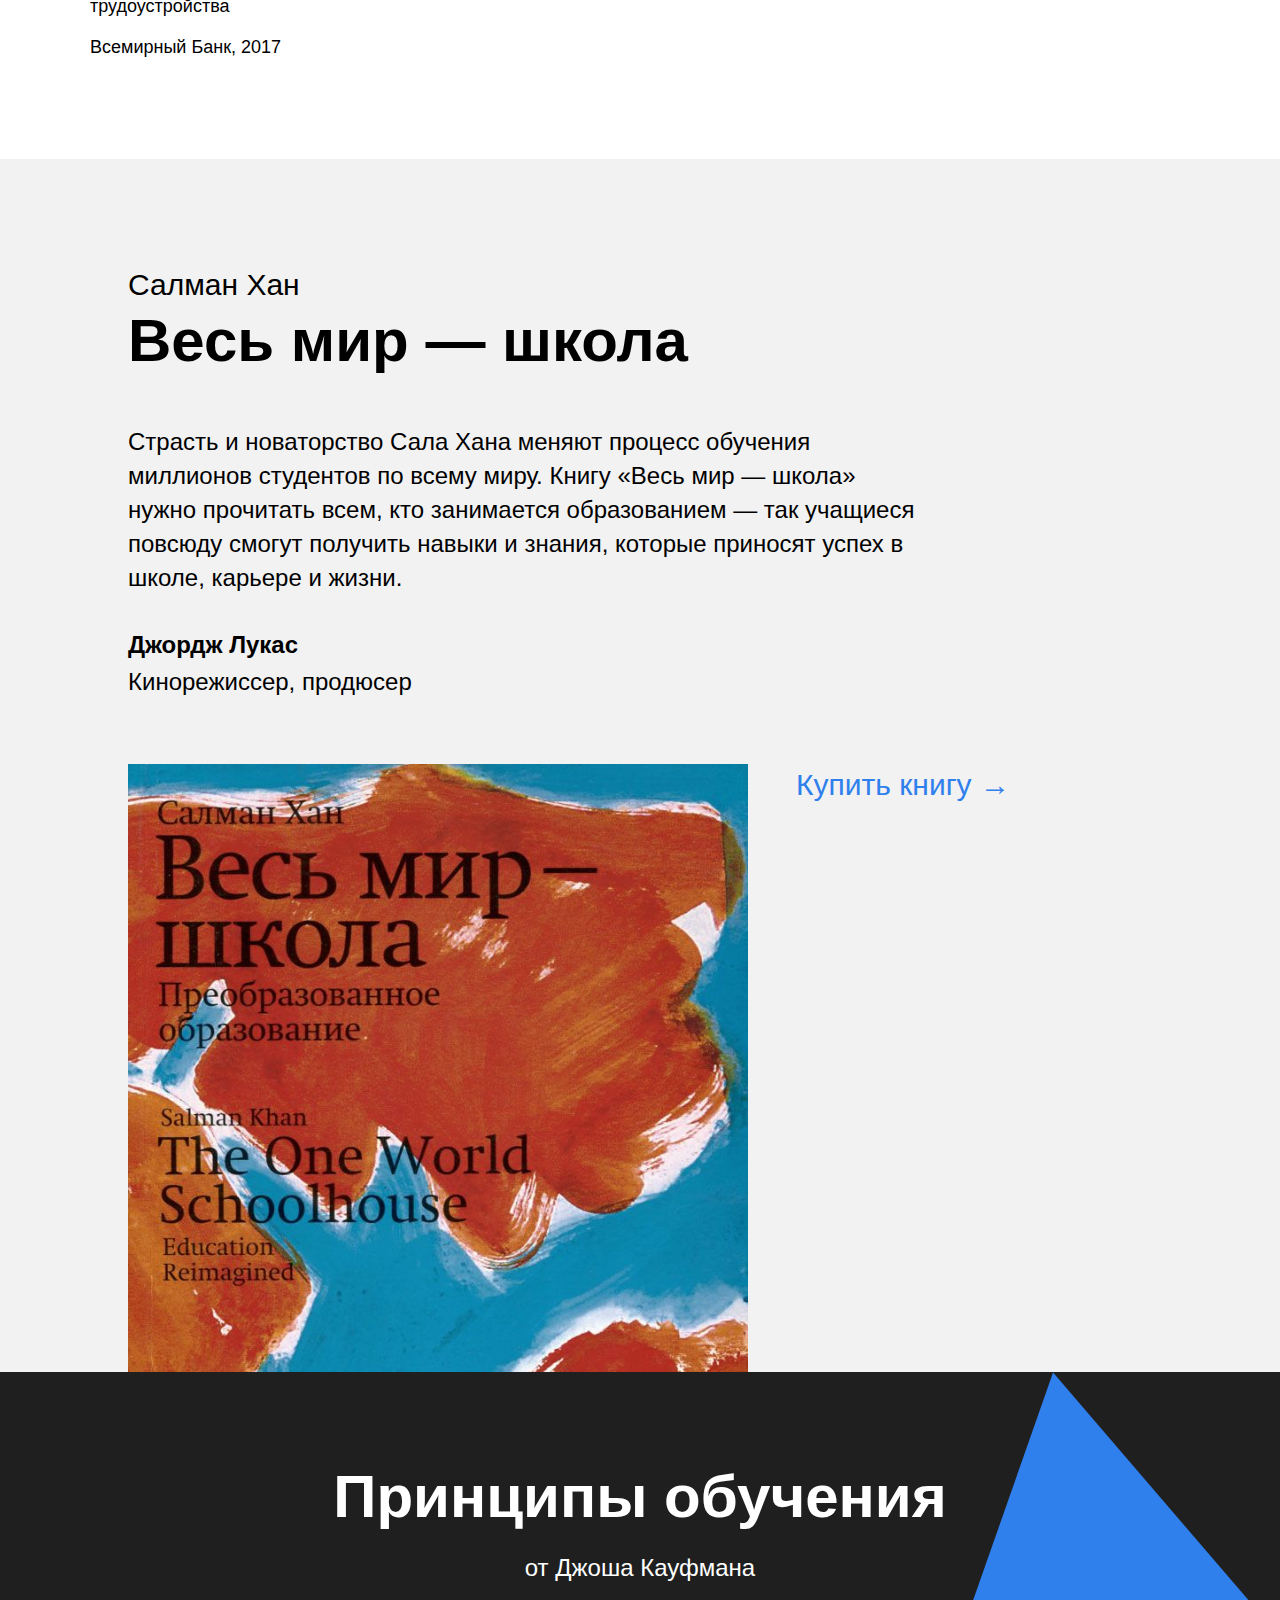
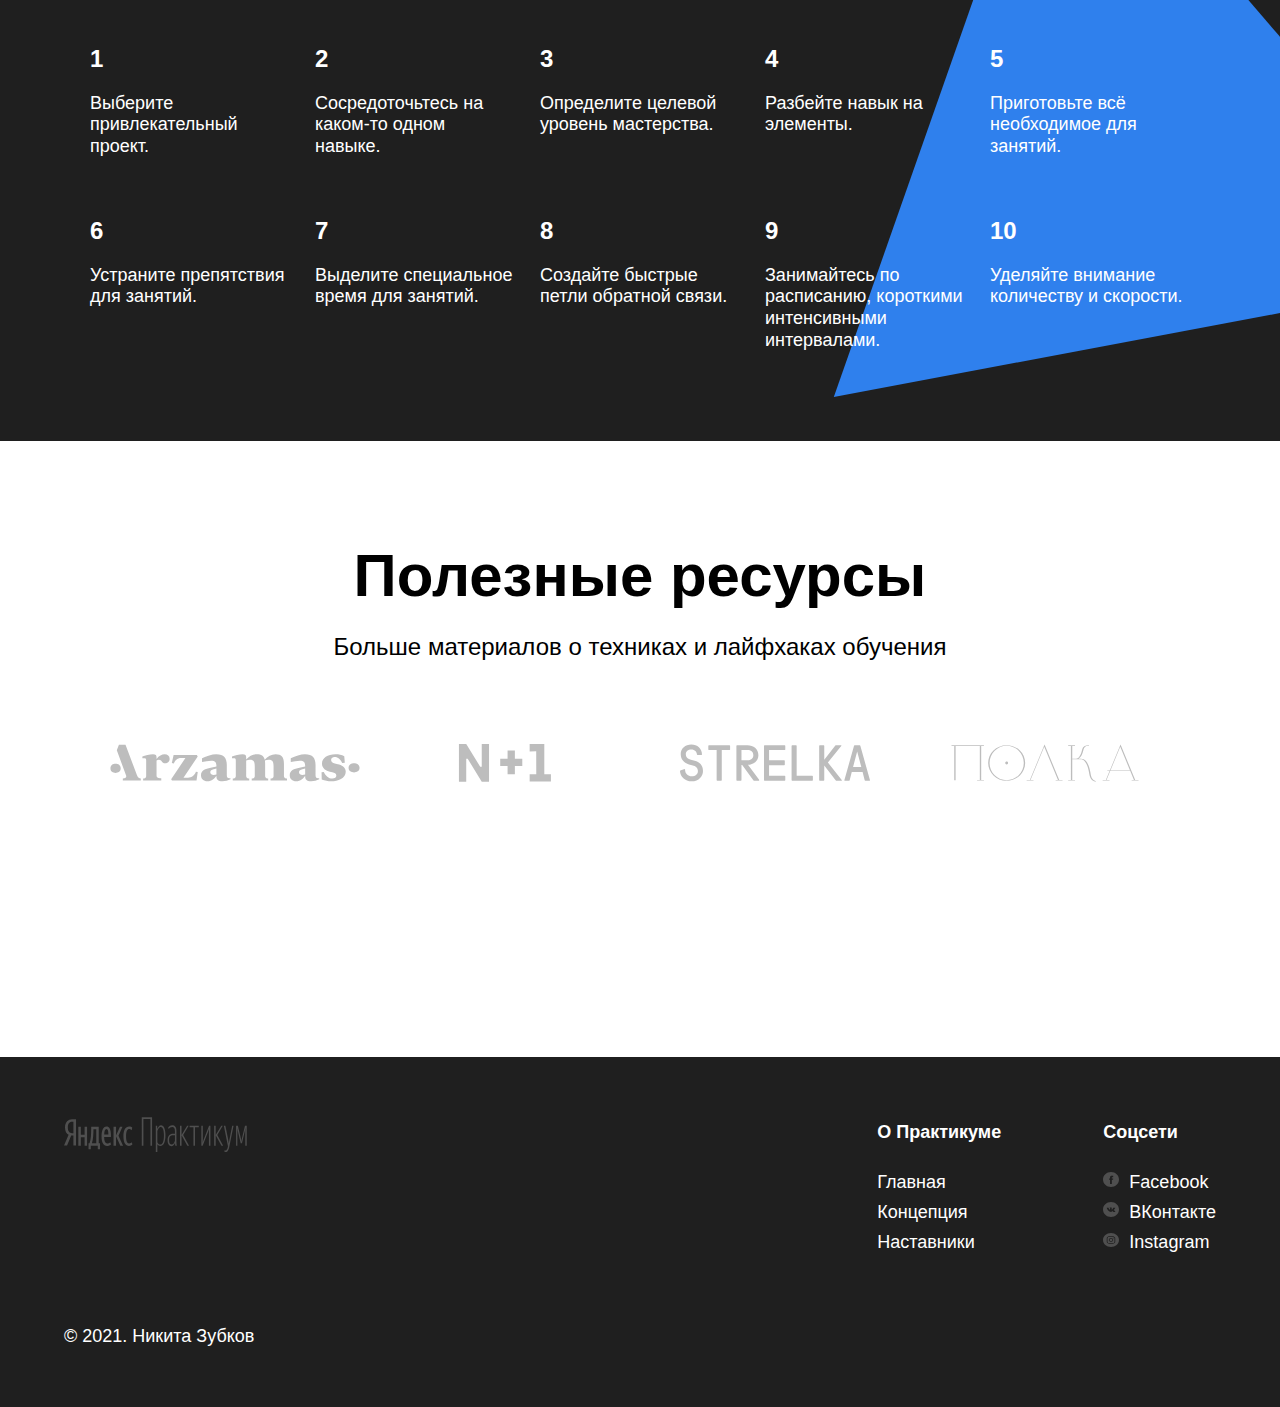
==== commit d880fe81: "Add files via upload" ====
--- a/how-to-learn/index.html
+++ b/how-to-learn/index.html
@@ -163,9 +163,9 @@
         <div class="khan__container">
           <p class="khan__author">Салман Хан</p>
           <h2 class="khan__title">Весь мир — школа</h2>
-          <p class="khan__quote"><blockquote>Страсть и новаторство Сала Хана меняют процесс обучения миллионов студентов
+          <blockquote class="khan__quote">Страсть и новаторство Сала Хана меняют процесс обучения миллионов студентов
               по всему миру. Книгу «Весь мир — школа» нужно прочитать всем, кто занимается образованием — так
-              учащиеся повсюду смогут получить навыки и знания, которые приносят успех в школе, карьере и жизни.</blockquote></p>
+              учащиеся повсюду смогут получить навыки и знания, которые приносят успех в школе, карьере и жизни.</blockquote>
           <p class="khan__quote-author">Джордж Лукас</p>
           <p class="khan__quote-author-subline">Кинорежиссер, продюсер</p>
           <div class="khan__book-container">
